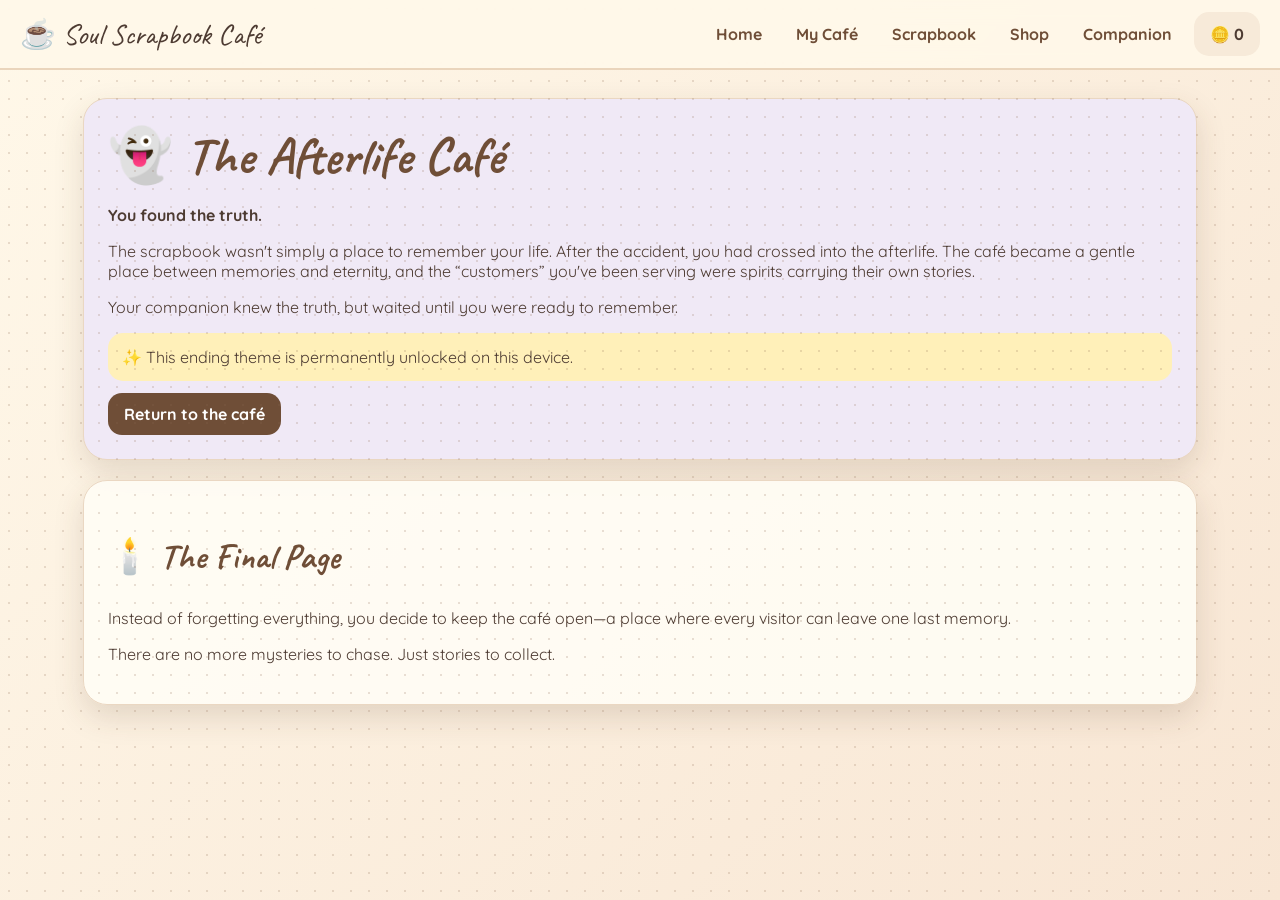
==== afterlife.html @ 26f46064 "Add files via upload" ====
<!doctype html><html lang="en"><head><meta charset="utf-8"><meta name="viewport" content="width=device-width,initial-scale=1">
<title>Afterlife — Soul Scrapbook Café</title><link rel="stylesheet" href="style.css"></head><body>
    <nav>
      <div class="logo">☕ Soul Scrapbook Café</div>
      <a href="index.html">Home</a><a href="cafe.html">My Café</a>
      <a href="scrapbook.html">Scrapbook</a><a href="Shop.html">Shop</a>
      <a href="ghost-cafe.html">Companion</a>
      <span class="stat">🪙 <span data-coins>0</span></span>
    </nav>
<main class="wrap"><section class="hero" style="background:#f0e9f6">
<h1>👻 The Afterlife Café</h1>
<p><b>You found the truth.</b></p>
<p>The scrapbook wasn't simply a place to remember your life. After the accident, you had crossed into the afterlife. The café became a gentle place between memories and eternity, and the “customers” you've been serving were spirits carrying their own stories.</p>
<p>Your companion knew the truth, but waited until you were ready to remember.</p>
<div class="notice">✨ This ending theme is permanently unlocked on this device.</div>
<a class="button" href="cafe.html">Return to the café</a>
</section>
<div class="card"><h2>🕯️ The Final Page</h2><p>Instead of forgetting everything, you decide to keep the café open—a place where every visitor can leave one last memory.</p><p>There are no more mysteries to chase. Just stories to collect.</p></div>
</main><div id="toast" style="position:fixed;right:18px;bottom:18px;background:#6f4e37;color:white;padding:13px 18px;border-radius:15px;opacity:0;transition:.25s;z-index:50"></div>
<script>const oldToast=toast;toast=function(t){let x=document.getElementById("toast");x.textContent=t;x.style.opacity=1;setTimeout(()=>x.style.opacity=0,1800)};</script><script src="script.js"></script></body></html>
---- style.css ----
@import url('https://fonts.googleapis.com/css2?family=Caveat:wght@500;600;700&family=Quicksand:wght@400;500;600;700&display=swap');

:root{
  --brown:#6f4e37; --cream:#fff8e9; --pink:#f7c8d8; --sage:#b8c9a8;
  --gold:#e8b84a; --ink:#4d3b32; --paper:#fffdf5; --shadow:0 12px 30px rgba(80,55,35,.15);
}
*{box-sizing:border-box}
body{
  margin:0; color:var(--ink); font-family:Quicksand,sans-serif;
  background:linear-gradient(135deg,#fff8e9,#f8e6d4);
  min-height:100vh;
}
body:before{
  content:""; position:fixed; inset:0; pointer-events:none; opacity:.2;
  background-image:radial-gradient(#8c6b50 1px,transparent 1px); background-size:18px 18px;
}
nav{
  position:sticky;top:0;z-index:20;display:flex;gap:10px;align-items:center;
  padding:12px 20px;background:rgba(255,248,233,.94);backdrop-filter:blur(10px);
  border-bottom:2px solid #ead5bc;
}
nav a{color:var(--brown);text-decoration:none;font-weight:700;padding:8px 12px;border-radius:12px}
nav a:hover{background:#f2dfc7}
.logo{font-family:Caveat;font-size:29px;margin-right:auto}
.wrap{max-width:1150px;margin:auto;padding:28px 18px}
.hero,.card{
  background:rgba(255,253,245,.9);border:1px solid #ead7c2;border-radius:24px;
  box-shadow:var(--shadow);padding:24px;
}
.hero{margin-bottom:20px}
h1,h2,h3{font-family:Caveat,cursive;color:var(--brown)}
h1{font-size:52px;margin:0 0 8px} h2{font-size:35px}
button,.button{
  border:0;border-radius:14px;padding:11px 16px;background:var(--brown);color:white;
  font-weight:700;cursor:pointer;text-decoration:none;display:inline-block;
}
button.secondary,.button.secondary{background:var(--sage);color:#30402c}
button.gold{background:var(--gold);color:#513c17}
button.pink{background:var(--pink);color:#5d3744}
button:hover{transform:translateY(-1px);filter:brightness(1.03)}
input,textarea,select{
  width:100%;padding:12px;border:2px solid #ead7c2;border-radius:13px;
  background:#fffdf8;color:var(--ink);font:inherit;margin:6px 0 14px;
}
textarea{min-height:180px;resize:vertical}
label{font-weight:700}
.grid{display:grid;grid-template-columns:repeat(auto-fit,minmax(230px,1fr));gap:18px}
.stats{display:flex;flex-wrap:wrap;gap:12px;margin:16px 0}
.stat{padding:12px 16px;background:#f7ead9;border-radius:15px;font-weight:700}
.cafe{
  min-height:530px;border-radius:28px;padding:25px;position:relative;overflow:hidden;
  background:linear-gradient(#f9dfbf,#ffeeda 55%,#d6b38d 56%);
  border:8px solid #7b5437;box-shadow:var(--shadow);
}
.cafe.rainy{background:linear-gradient(#7d91a1,#d7e2e6 55%,#9c755a 56%)}
.cafe.garden{background:linear-gradient(#cce7b7,#fff2ce 55%,#a97a55 56%)}
.cafe.vintage{background:linear-gradient(#d6b08a,#f1d8b6 55%,#8d6042 56%)}
.cafe.midnight{background:linear-gradient(#25243c,#5b5777 55%,#473323 56%);color:#fff}
.window{position:absolute;right:35px;top:30px;width:230px;height:150px;border:12px solid #694a35;border-radius:15px;background:#bfe0f0}
.midnight .window{background:#232743}
.table{position:absolute;bottom:70px;left:15%;width:270px;height:85px;border-radius:50%;background:#8b5b3c;border:8px solid #6b452e}
.plant{position:absolute;bottom:80px;right:12%;font-size:75px}
.companion{position:absolute;bottom:125px;left:50%;font-size:88px;animation:bob 2.2s infinite ease-in-out}
@keyframes bob{50%{transform:translateY(-9px) rotate(2deg)}}
.cafe-title{position:relative;z-index:2;font-family:Caveat;font-size:42px}
.coin{font-size:18px;color:#9b7117}
.mood{font-size:52px}
.memory{
  padding:18px;border-radius:20px;background:#fffef8;border:2px dashed #d9bea0;
  transform:rotate(-1deg);position:relative;
}
.memory:nth-child(even){transform:rotate(1deg)}
.memory small{opacity:.7}
.polaroid{background:white;padding:10px 10px 25px;box-shadow:0 8px 18px #0001;transform:rotate(-2deg)}
.polaroid img{width:100%;height:150px;object-fit:cover}
.badge{display:inline-block;padding:6px 10px;border-radius:20px;background:#f3d8a6;margin:3px}
.locked{opacity:.55;filter:grayscale(.6)}
.notice{padding:14px;border-radius:15px;background:#fff0b9;margin:12px 0}
.secret{border:2px solid #8b6b91;background:#f3e8f6}
footer{text-align:center;padding:35px;opacity:.7}
@media(max-width:700px){nav{overflow:auto}.logo{min-width:170px}h1{font-size:42px}.window{width:150px}.table{width:210px}}
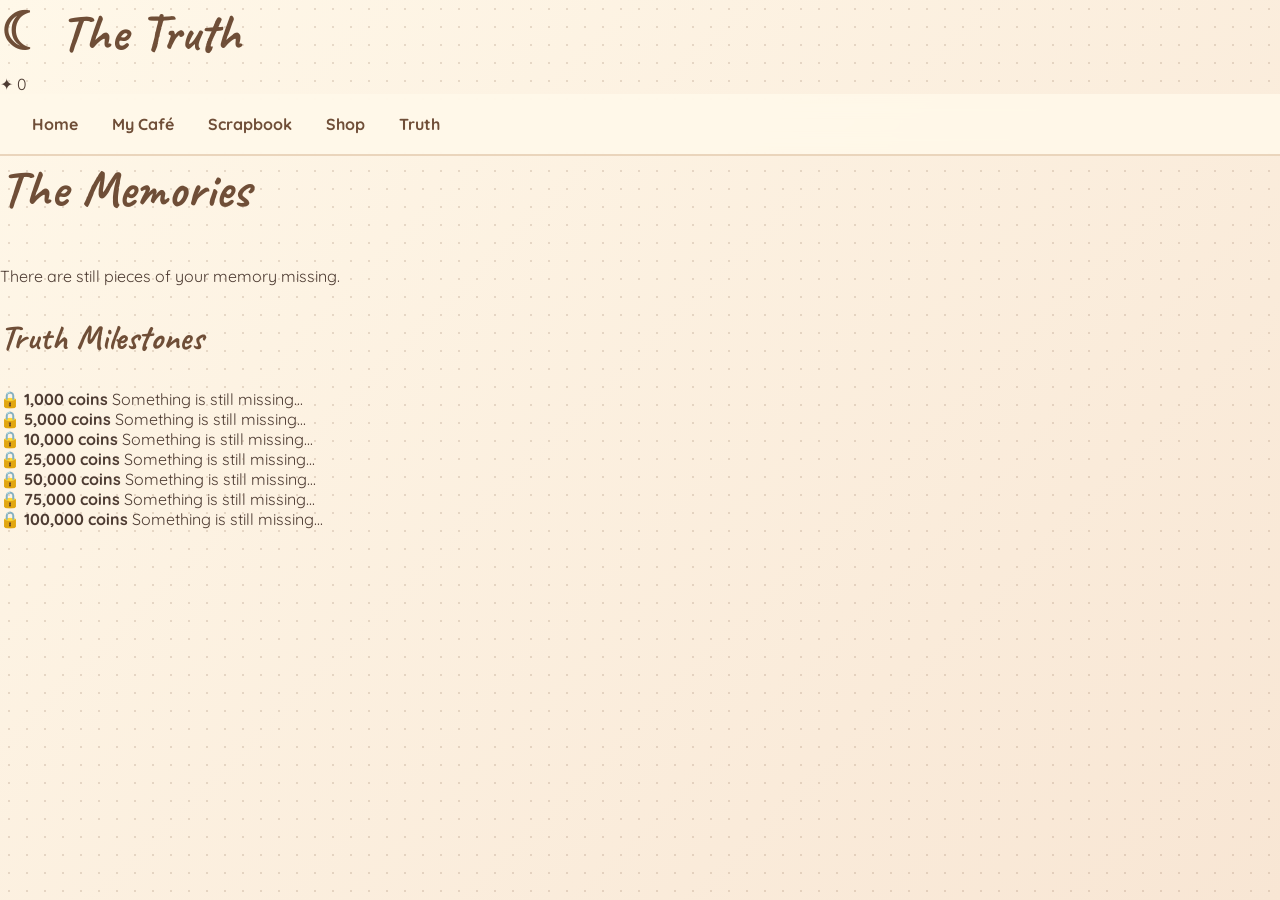
==== commit e8d8f392: "Update afterlife.html" ====
--- a/afterlife.html
+++ b/afterlife.html
@@ -1,20 +1,321 @@
-<!doctype html><html lang="en"><head><meta charset="utf-8"><meta name="viewport" content="width=device-width,initial-scale=1">
-<title>Afterlife — Soul Scrapbook Café</title><link rel="stylesheet" href="style.css"></head><body>
-    <nav>
-      <div class="logo">☕ Soul Scrapbook Café</div>
-      <a href="index.html">Home</a><a href="cafe.html">My Café</a>
-      <a href="scrapbook.html">Scrapbook</a><a href="Shop.html">Shop</a>
-      <a href="ghost-cafe.html">Companion</a>
-      <span class="stat">🪙 <span data-coins>0</span></span>
-    </nav>
-<main class="wrap"><section class="hero" style="background:#f0e9f6">
-<h1>👻 The Afterlife Café</h1>
-<p><b>You found the truth.</b></p>
-<p>The scrapbook wasn't simply a place to remember your life. After the accident, you had crossed into the afterlife. The café became a gentle place between memories and eternity, and the “customers” you've been serving were spirits carrying their own stories.</p>
-<p>Your companion knew the truth, but waited until you were ready to remember.</p>
-<div class="notice">✨ This ending theme is permanently unlocked on this device.</div>
-<a class="button" href="cafe.html">Return to the café</a>
+<!DOCTYPE html>
+
+<html lang="en">
+
+<head>
+
+<meta charset="UTF-8">
+
+<meta
+name="viewport"
+content="width=device-width, initial-scale=1.0"
+>
+
+<title>The Truth</title>
+
+<link rel="stylesheet" href="style.css">
+
+</head>
+
+
+<body>
+
+<header class="topbar">
+
+<h1>☾ The Truth</h1>
+
+<div class="coins">
+✦ <span class="coin-count">0</span>
+</div>
+
+</header>
+
+
+<nav class="main-nav">
+
+<a href="index.html">Home</a>
+
+<a href="cafe.html">My Café</a>
+
+<a href="scrapbook.html">Scrapbook</a>
+
+<a href="Shop.html">Shop</a>
+
+<a href="afterlife.html">Truth</a>
+
+</nav>
+
+
+<main class="page-container">
+
+
+<section class="paper center">
+
+<h1>
+The Memories
+</h1>
+
+<br>
+
+<p id="truthText">
+There are still pieces of your memory
+missing.
+</p>
+
 </section>
-<div class="card"><h2>🕯️ The Final Page</h2><p>Instead of forgetting everything, you decide to keep the café open—a place where every visitor can leave one last memory.</p><p>There are no more mysteries to chase. Just stories to collect.</p></div>
-</main><div id="toast" style="position:fixed;right:18px;bottom:18px;background:#6f4e37;color:white;padding:13px 18px;border-radius:15px;opacity:0;transition:.25s;z-index:50"></div>
-<script>const oldToast=toast;toast=function(t){let x=document.getElementById("toast");x.textContent=t;x.style.opacity=1;setTimeout(()=>x.style.opacity=0,1800)};</script><script src="script.js"></script></body></html>+
+
+<section>
+
+<h2 class="section-title">
+Truth Milestones
+</h2>
+
+
+<div
+class="milestone-list"
+id="milestoneList"
+></div>
+
+</section>
+
+
+</main>
+
+
+<script>
+
+const milestones = [
+
+[
+1000,
+"Something about the café feels familiar."
+],
+
+[
+5000,
+"A page appears that you don't remember writing."
+],
+
+[
+10000,
+"One of the companions remembers you."
+],
+
+[
+25000,
+"You remember something about the accident."
+],
+
+[
+50000,
+"The café begins to feel like somewhere you belong."
+],
+
+[
+75000,
+"The accident and the café are connected."
+],
+
+[
+100000,
+"You remember the truth."
+]
+
+];
+
+
+function getGame() {
+
+return JSON.parse(
+localStorage.getItem(
+"soulScrapbookGame"
+)
+) || {
+
+coins: 0,
+
+milestones: [],
+
+afterlifeUnlocked: false
+
+};
+
+}
+
+
+function render() {
+
+const game = getGame();
+
+
+document
+.querySelectorAll(
+".coin-count"
+)
+.forEach(
+el =>
+el.textContent =
+game.coins.toLocaleString()
+);
+
+
+const list =
+document.getElementById(
+"milestoneList"
+);
+
+
+list.innerHTML = "";
+
+
+milestones.forEach(
+([amount, text]) => {
+
+const unlocked =
+game.coins >= amount;
+
+
+list.innerHTML += `
+
+<article class="
+milestone
+${
+unlocked
+?
+"unlocked"
+:
+""
+}
+">
+
+<div>
+
+<strong>
+
+${
+unlocked
+?
+"✦ "
+:
+"🔒 "
+}
+
+${amount.toLocaleString()}
+coins
+
+</strong>
+
+<span>
+${
+unlocked
+?
+text
+:
+"Something is still missing..."
+}
+</span>
+
+</div>
+
+</article>
+
+`;
+
+}
+);
+
+
+if (
+game.afterlifeUnlocked
+) {
+
+document.getElementById(
+"truthText"
+).innerHTML = `
+
+<strong>
+You remember.
+</strong>
+
+<br><br>
+
+The accident was the final moment
+of your old life.
+
+<br><br>
+
+The café wasn't simply a café.
+
+It was a place for souls who had
+memories they weren't ready to let go of.
+
+<br><br>
+
+Your companions were never ordinary
+employees.
+
+<br><br>
+
+They were waiting for you.
+
+<br><br>
+
+<strong>
+The Afterlife Café is now yours.
+</strong>
+
+<br><br>
+
+<a
+href="ghost-cafe.html"
+class="btn"
+>
+Enter the Afterlife Café
+</a>
+
+`;
+
+}
+
+}
+
+
+render();
+
+</script>
+<script>
+
+function applySavedTheme() {
+
+const game =
+JSON.parse(
+localStorage.getItem(
+"soulScrapbookGame"
+)
+) || {};
+
+const theme =
+game.equippedTheme ||
+"cozy";
+
+document.body.classList.remove(
+"theme-cozy",
+"theme-rainy",
+"theme-garden",
+"theme-vintage",
+"theme-midnight",
+"theme-afterlife"
+);
+
+document.body.classList.add(
+"theme-" + theme
+);
+}
+
+applySavedTheme();
+
+</script>
+</body>
+
+</html>
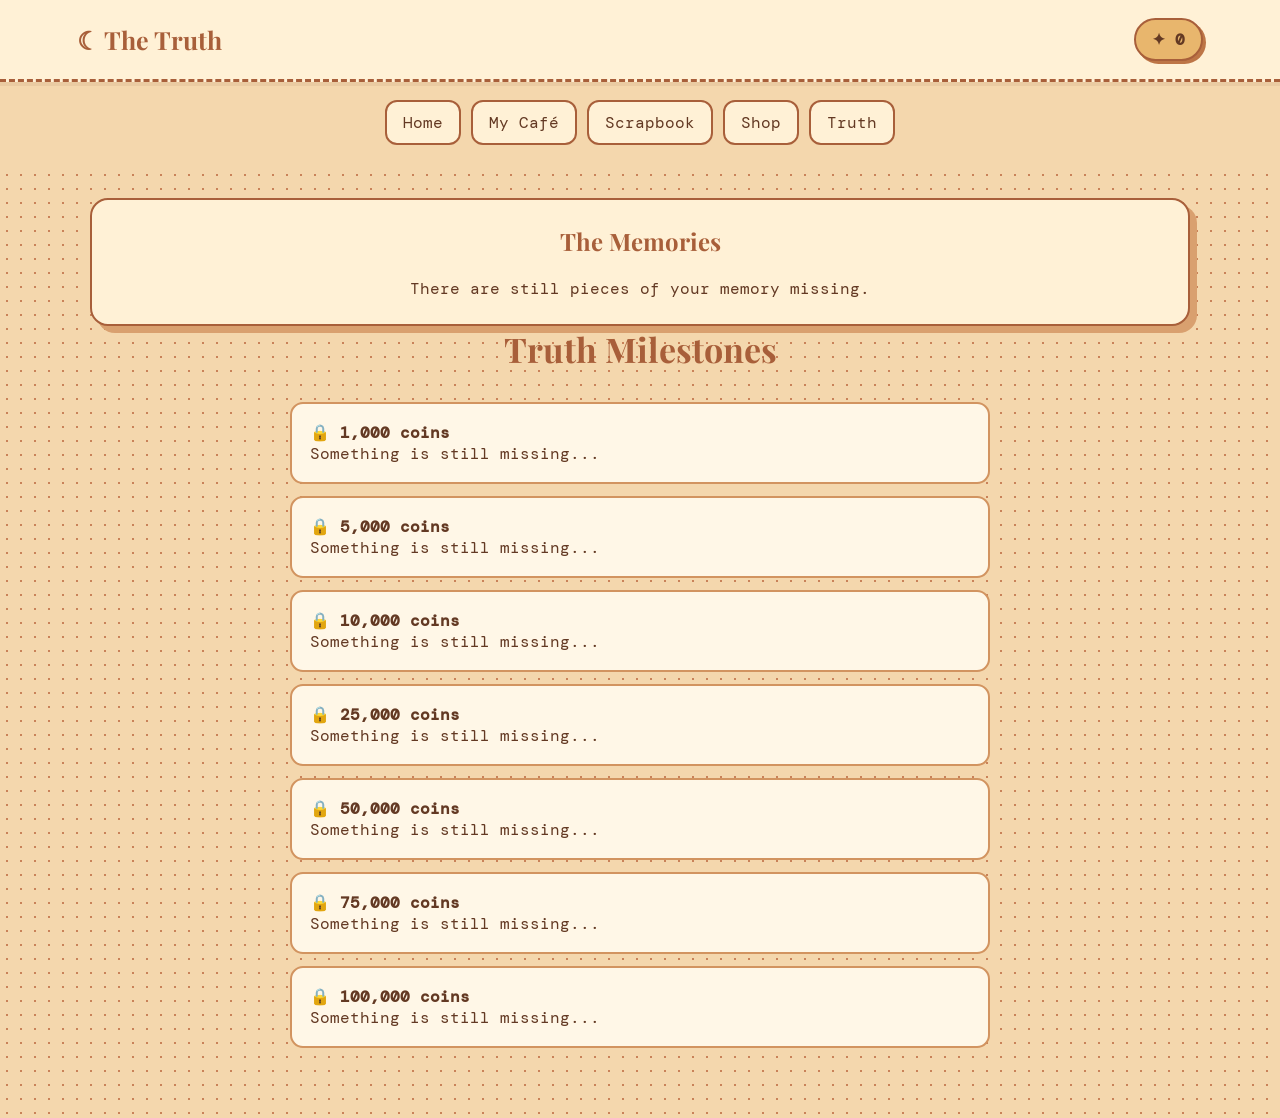
==== commit daa85838: "Add files via upload" ====
--- a/afterlife.html
+++ b/afterlife.html
@@ -318,4 +318,4 @@
 </script>
 </body>
 
-</html>
+</html>
--- a/style.css
+++ b/style.css
@@ -1,81 +1,1488 @@
-@import url('https://fonts.googleapis.com/css2?family=Caveat:wght@500;600;700&family=Quicksand:wght@400;500;600;700&display=swap');
-
-:root{
-  --brown:#6f4e37; --cream:#fff8e9; --pink:#f7c8d8; --sage:#b8c9a8;
-  --gold:#e8b84a; --ink:#4d3b32; --paper:#fffdf5; --shadow:0 12px 30px rgba(80,55,35,.15);
-}
-*{box-sizing:border-box}
-body{
-  margin:0; color:var(--ink); font-family:Quicksand,sans-serif;
-  background:linear-gradient(135deg,#fff8e9,#f8e6d4);
-  min-height:100vh;
-}
-body:before{
-  content:""; position:fixed; inset:0; pointer-events:none; opacity:.2;
-  background-image:radial-gradient(#8c6b50 1px,transparent 1px); background-size:18px 18px;
-}
-nav{
-  position:sticky;top:0;z-index:20;display:flex;gap:10px;align-items:center;
-  padding:12px 20px;background:rgba(255,248,233,.94);backdrop-filter:blur(10px);
-  border-bottom:2px solid #ead5bc;
-}
-nav a{color:var(--brown);text-decoration:none;font-weight:700;padding:8px 12px;border-radius:12px}
-nav a:hover{background:#f2dfc7}
-.logo{font-family:Caveat;font-size:29px;margin-right:auto}
-.wrap{max-width:1150px;margin:auto;padding:28px 18px}
-.hero,.card{
-  background:rgba(255,253,245,.9);border:1px solid #ead7c2;border-radius:24px;
-  box-shadow:var(--shadow);padding:24px;
-}
-.hero{margin-bottom:20px}
-h1,h2,h3{font-family:Caveat,cursive;color:var(--brown)}
-h1{font-size:52px;margin:0 0 8px} h2{font-size:35px}
-button,.button{
-  border:0;border-radius:14px;padding:11px 16px;background:var(--brown);color:white;
-  font-weight:700;cursor:pointer;text-decoration:none;display:inline-block;
-}
-button.secondary,.button.secondary{background:var(--sage);color:#30402c}
-button.gold{background:var(--gold);color:#513c17}
-button.pink{background:var(--pink);color:#5d3744}
-button:hover{transform:translateY(-1px);filter:brightness(1.03)}
-input,textarea,select{
-  width:100%;padding:12px;border:2px solid #ead7c2;border-radius:13px;
-  background:#fffdf8;color:var(--ink);font:inherit;margin:6px 0 14px;
-}
-textarea{min-height:180px;resize:vertical}
-label{font-weight:700}
-.grid{display:grid;grid-template-columns:repeat(auto-fit,minmax(230px,1fr));gap:18px}
-.stats{display:flex;flex-wrap:wrap;gap:12px;margin:16px 0}
-.stat{padding:12px 16px;background:#f7ead9;border-radius:15px;font-weight:700}
-.cafe{
-  min-height:530px;border-radius:28px;padding:25px;position:relative;overflow:hidden;
-  background:linear-gradient(#f9dfbf,#ffeeda 55%,#d6b38d 56%);
-  border:8px solid #7b5437;box-shadow:var(--shadow);
-}
-.cafe.rainy{background:linear-gradient(#7d91a1,#d7e2e6 55%,#9c755a 56%)}
-.cafe.garden{background:linear-gradient(#cce7b7,#fff2ce 55%,#a97a55 56%)}
-.cafe.vintage{background:linear-gradient(#d6b08a,#f1d8b6 55%,#8d6042 56%)}
-.cafe.midnight{background:linear-gradient(#25243c,#5b5777 55%,#473323 56%);color:#fff}
-.window{position:absolute;right:35px;top:30px;width:230px;height:150px;border:12px solid #694a35;border-radius:15px;background:#bfe0f0}
-.midnight .window{background:#232743}
-.table{position:absolute;bottom:70px;left:15%;width:270px;height:85px;border-radius:50%;background:#8b5b3c;border:8px solid #6b452e}
-.plant{position:absolute;bottom:80px;right:12%;font-size:75px}
-.companion{position:absolute;bottom:125px;left:50%;font-size:88px;animation:bob 2.2s infinite ease-in-out}
-@keyframes bob{50%{transform:translateY(-9px) rotate(2deg)}}
-.cafe-title{position:relative;z-index:2;font-family:Caveat;font-size:42px}
-.coin{font-size:18px;color:#9b7117}
-.mood{font-size:52px}
-.memory{
-  padding:18px;border-radius:20px;background:#fffef8;border:2px dashed #d9bea0;
-  transform:rotate(-1deg);position:relative;
-}
-.memory:nth-child(even){transform:rotate(1deg)}
-.memory small{opacity:.7}
-.polaroid{background:white;padding:10px 10px 25px;box-shadow:0 8px 18px #0001;transform:rotate(-2deg)}
-.polaroid img{width:100%;height:150px;object-fit:cover}
-.badge{display:inline-block;padding:6px 10px;border-radius:20px;background:#f3d8a6;margin:3px}
-.locked{opacity:.55;filter:grayscale(.6)}
-.notice{padding:14px;border-radius:15px;background:#fff0b9;margin:12px 0}
-.secret{border:2px solid #8b6b91;background:#f3e8f6}
-footer{text-align:center;padding:35px;opacity:.7}
-@media(max-width:700px){nav{overflow:auto}.logo{min-width:170px}h1{font-size:42px}.window{width:150px}.table{width:210px}}+@import url('https://fonts.googleapis.com/css2?family=DM+Mono:wght@400;500&family=Playfair+Display:wght@500;600;700&display=swap');
+
+
+/* ---------- BASIC ---------- */
+
+* {
+box-sizing: border-box;
+margin: 0;
+padding: 0;
+}
+
+body {
+min-height: 100vh;
+
+font-family: "DM Mono", monospace;
+
+color: #5a321f;
+
+background-color: #f8e8cc;
+
+background-image:
+radial-gradient(#d99b65 1px, transparent 1px);
+
+background-size: 18px 18px;
+
+transition:
+background-color 0.5s,
+color 0.5s;
+}
+
+
+h1,
+h2,
+h3 {
+font-family: "Playfair Display", serif;
+}
+
+
+a {
+color: inherit;
+text-decoration: none;
+}
+
+
+button {
+font-family: inherit;
+cursor: pointer;
+}
+
+
+/* ---------- HEADER ---------- */
+
+.topbar {
+width: 100%;
+
+padding: 18px 6%;
+
+display: flex;
+
+justify-content: space-between;
+
+align-items: center;
+
+background: #fff5e4;
+
+border-bottom: 3px dashed #d58b55;
+
+position: sticky;
+
+top: 0;
+
+z-index: 50;
+
+box-shadow:
+0 4px 0 rgba(126, 70, 39, 0.08);
+}
+
+
+.topbar h1 {
+font-size: 25px;
+}
+
+
+.coins {
+background: #ffe1a8;
+
+border: 2px solid #c87943;
+
+padding: 9px 16px;
+
+border-radius: 30px;
+
+font-weight: bold;
+
+box-shadow:
+3px 3px 0 #bd7546;
+}
+
+
+/* ---------- NAVIGATION ---------- */
+
+.main-nav {
+display: flex;
+
+flex-wrap: wrap;
+
+justify-content: center;
+
+gap: 10px;
+
+padding: 18px;
+}
+
+
+.main-nav a {
+padding: 10px 16px;
+
+background: #fff5e4;
+
+border: 2px solid #d58b55;
+
+border-radius: 12px;
+
+transition: 0.2s;
+}
+
+
+.main-nav a:hover {
+transform: translateY(-3px);
+
+background: #ffe0b5;
+}
+
+
+/* ---------- CONTAINERS ---------- */
+
+.page-container {
+width: min(1100px, 92%);
+
+margin: 35px auto 70px;
+}
+
+
+.center {
+text-align: center;
+}
+
+
+.section-title {
+text-align: center;
+
+margin-bottom: 25px;
+
+font-size: 34px;
+}
+
+
+.paper {
+background: #fff8eb;
+
+border: 2px solid #d79561;
+
+border-radius: 18px;
+
+padding: 25px;
+
+box-shadow:
+7px 7px 0 #d9a06f;
+}
+
+
+/* ---------- HERO ---------- */
+
+.hero {
+max-width: 850px;
+
+margin: 60px auto;
+
+text-align: center;
+
+padding: 55px 30px;
+
+background: #fff5e4;
+
+border: 3px dashed #cf814b;
+
+border-radius: 25px;
+
+box-shadow:
+10px 10px 0 #dca36f;
+}
+
+
+.hero h1 {
+font-size: clamp(42px, 7vw, 75px);
+
+margin-bottom: 15px;
+}
+
+
+.hero p {
+line-height: 1.8;
+
+max-width: 650px;
+
+margin: auto;
+}
+
+
+.hero-buttons {
+display: flex;
+
+justify-content: center;
+
+flex-wrap: wrap;
+
+gap: 12px;
+
+margin-top: 28px;
+}
+
+
+/* ---------- BUTTONS ---------- */
+
+.btn {
+border: 2px solid #9e5935;
+
+background: #d9824f;
+
+color: white;
+
+padding: 11px 18px;
+
+border-radius: 12px;
+
+transition: 0.2s;
+
+box-shadow:
+3px 3px 0 #9d5838;
+}
+
+
+.btn:hover {
+transform: translateY(-2px);
+
+box-shadow:
+5px 5px 0 #9d5838;
+}
+
+
+.btn.secondary {
+background: #fff0d4;
+
+color: #713d27;
+}
+
+
+.btn.dark {
+background: #75432d;
+}
+
+
+/* ---------- CAFÉ ---------- */
+
+.cafe-room {
+width: 100%;
+
+min-height: 560px;
+
+position: relative;
+
+overflow: hidden;
+
+border: 5px solid #9d5936;
+
+border-radius: 25px;
+
+background: #efd0a4;
+
+box-shadow:
+10px 10px 0 #c98552;
+}
+
+
+.cafe-background {
+width: 100%;
+
+height: 100%;
+
+min-height: 560px;
+
+object-fit: cover;
+
+display: block;
+}
+
+
+.cafe-background-placeholder {
+min-height: 560px;
+
+display: flex;
+
+align-items: center;
+
+justify-content: center;
+
+background:
+linear-gradient(
+135deg,
+#f2c998,
+#ffe8c7
+);
+
+font-family: "Playfair Display", serif;
+
+font-size: 30px;
+
+color: #9b5d3b;
+}
+
+
+.cafe-sign {
+position: absolute;
+
+top: 25px;
+
+left: 50%;
+
+transform: translateX(-50%);
+
+z-index: 5;
+
+background: #fff5df;
+
+padding: 12px 25px;
+
+border: 3px solid #a7603b;
+
+border-radius: 8px;
+
+font-family: "Playfair Display", serif;
+
+font-size: 20px;
+
+box-shadow:
+4px 4px 0 rgba(100, 50, 25, 0.2);
+}
+
+
+/* ---------- ACCESSORIES ---------- */
+
+#accessoryDisplay {
+position: absolute;
+
+inset: 0;
+
+pointer-events: none;
+
+z-index: 4;
+}
+
+
+.cafe-accessory {
+position: absolute;
+
+width: 120px;
+
+height: 120px;
+
+object-fit: contain;
+
+animation: accessoryAppear 0.5s ease;
+}
+
+
+.cafe-accessory:nth-child(1) {
+left: 8%;
+
+bottom: 12%;
+}
+
+
+.cafe-accessory:nth-child(2) {
+right: 8%;
+
+bottom: 18%;
+}
+
+
+.cafe-accessory:nth-child(3) {
+left: 35%;
+
+top: 25%;
+}
+
+
+.cafe-accessory:nth-child(4) {
+right: 30%;
+
+bottom: 10%;
+}
+
+
+.cafe-accessory:nth-child(5) {
+left: 55%;
+
+top: 42%;
+}
+
+
+.cafe-accessory:nth-child(6) {
+right: 5%;
+
+top: 20%;
+}
+
+
+@keyframes accessoryAppear {
+
+from {
+opacity: 0;
+
+transform: scale(0.5);
+}
+
+to {
+opacity: 1;
+
+transform: scale(1);
+}
+
+}
+
+
+/* ---------- MINI GAME ---------- */
+
+.mini-game {
+margin-top: 35px;
+
+padding: 30px;
+
+background: #fff5e4;
+
+border: 3px dashed #cc8050;
+
+border-radius: 20px;
+
+text-align: center;
+}
+
+
+.customer {
+margin: 20px auto;
+
+max-width: 550px;
+
+padding: 20px;
+
+background: #fffaf1;
+
+border: 2px solid #d9a06d;
+
+border-radius: 15px;
+}
+
+
+.customer-face {
+font-size: 55px;
+
+margin-bottom: 10px;
+}
+
+
+#menuButtons {
+display: grid;
+
+grid-template-columns:
+repeat(auto-fit, minmax(190px, 1fr));
+
+gap: 12px;
+
+margin-top: 20px;
+}
+
+
+.menu-item {
+padding: 16px;
+
+background: #f9d5a9;
+
+border: 2px solid #b96942;
+
+border-radius: 12px;
+
+color: #633823;
+
+transition: 0.2s;
+}
+
+
+.menu-item:hover {
+background: #edb87e;
+
+transform: translateY(-3px);
+}
+
+
+/* ---------- SCRAPBOOK ---------- */
+
+.scrapbook {
+max-width: 850px;
+
+margin: auto;
+
+padding: 30px;
+
+background: #fff8eb;
+
+border: 3px solid #c98250;
+
+border-radius: 10px;
+
+box-shadow:
+8px 8px 0 #d6a071;
+}
+
+
+.scrapbook h1 {
+text-align: center;
+
+margin-bottom: 25px;
+}
+
+
+.form-group {
+margin-bottom: 18px;
+}
+
+
+.form-group label {
+display: block;
+
+margin-bottom: 7px;
+
+font-weight: bold;
+}
+
+
+input,
+textarea,
+select {
+width: 100%;
+
+padding: 12px;
+
+border: 2px solid #d49a69;
+
+border-radius: 10px;
+
+background: #fffdf6;
+
+color: #5a321f;
+
+font-family: inherit;
+}
+
+
+textarea {
+min-height: 140px;
+
+resize: vertical;
+}
+
+
+.memory-grid {
+margin-top: 35px;
+
+display: grid;
+
+grid-template-columns:
+repeat(auto-fit, minmax(250px, 1fr));
+
+gap: 20px;
+}
+
+
+.memory-card {
+background: #fff1d5;
+
+padding: 20px;
+
+border: 2px solid #d49a69;
+
+border-radius: 8px;
+
+position: relative;
+
+transform: rotate(
+calc(var(--rotation) * 1deg)
+);
+
+box-shadow:
+5px 5px 0 #d8a170;
+}
+
+
+.memory-card h3 {
+margin-bottom: 10px;
+}
+
+
+.memory-card img {
+width: 100%;
+
+max-height: 180px;
+
+object-fit: cover;
+
+border-radius: 5px;
+
+margin: 10px 0;
+}
+
+
+.memory-date {
+font-size: 11px;
+
+opacity: 0.7;
+}
+
+
+/* ---------- SHOP ---------- */
+
+.shop-grid {
+display: grid;
+
+grid-template-columns:
+repeat(auto-fit, minmax(220px, 1fr));
+
+gap: 20px;
+}
+
+
+.shop-card {
+background: #fff7e8;
+
+border: 2px solid #d08a57;
+
+border-radius: 18px;
+
+padding: 20px;
+
+text-align: center;
+
+box-shadow:
+5px 5px 0 #d6a071;
+}
+
+
+.shop-image {
+height: 140px;
+
+margin-bottom: 15px;
+
+display: flex;
+
+justify-content: center;
+
+align-items: center;
+
+background: #f4d4aa;
+
+border-radius: 12px;
+
+overflow: hidden;
+}
+
+
+.shop-image img {
+width: 100%;
+
+height: 100%;
+
+object-fit: cover;
+}
+
+
+.locked {
+opacity: 0.55;
+
+filter: grayscale(0.8);
+}
+
+
+.price {
+margin: 10px 0;
+
+font-weight: bold;
+
+color: #a75d35;
+}
+
+
+/* ---------- MILESTONES ---------- */
+
+.milestone-list {
+max-width: 700px;
+
+margin: 30px auto;
+
+display: grid;
+
+gap: 12px;
+}
+
+
+.milestone {
+padding: 18px;
+
+background: #fff7e7;
+
+border: 2px solid #d29460;
+
+border-radius: 13px;
+
+display: flex;
+
+justify-content: space-between;
+
+gap: 15px;
+}
+
+
+.milestone.unlocked {
+background: #ffe0ae;
+
+border-color: #b9693e;
+}
+
+
+.milestone strong {
+display: block;
+}
+
+
+/* ---------- POPUPS ---------- */
+
+.memory-popup {
+position: fixed;
+
+inset: 0;
+
+z-index: 999;
+
+display: flex;
+
+justify-content: center;
+
+align-items: center;
+
+padding: 20px;
+
+background: rgba(65, 35, 20, 0.65);
+
+animation: fadeIn 0.3s;
+}
+
+
+.memory-popup-inner {
+max-width: 600px;
+
+width: 100%;
+
+padding: 40px;
+
+background: #fff5df;
+
+border: 4px solid #a9603b;
+
+border-radius: 20px;
+
+text-align: center;
+
+box-shadow:
+10px 10px 0 #6e3d29;
+}
+
+
+.memory-popup-inner h1,
+.memory-popup-inner h2 {
+margin-bottom: 15px;
+}
+
+
+.memory-popup-inner p {
+line-height: 1.8;
+
+margin-bottom: 15px;
+}
+
+
+.popup-icon {
+font-size: 45px;
+
+margin-bottom: 10px;
+}
+
+
+.memory-popup-inner button {
+margin-top: 15px;
+
+padding: 12px 22px;
+
+border: 2px solid #8f4d30;
+
+border-radius: 10px;
+
+background: #d7834f;
+
+color: white;
+}
+
+
+@keyframes fadeIn {
+
+from {
+opacity: 0;
+}
+
+to {
+opacity: 1;
+}
+
+}
+
+
+/* ---------- PARTICLES ---------- */
+
+.memory-particle {
+position: fixed;
+
+z-index: 1000;
+
+font-size: 25px;
+
+pointer-events: none;
+
+animation: particleFloat 1.5s forwards;
+}
+
+
+@keyframes particleFloat {
+
+0% {
+opacity: 1;
+
+transform:
+translate(0, 0)
+scale(1);
+}
+
+100% {
+opacity: 0;
+
+transform:
+translate(
+calc((var(--random-x, 0.5) - 0.5) * 300px),
+-200px
+)
+scale(0);
+}
+
+}
+
+
+/* =========================================================
+THEMES
+========================================================= */
+
+
+/* ---------- COZY ---------- */
+
+.theme-cozy {
+background-color: #f8e8cc;
+color: #5a321f;
+}
+
+
+/* ---------- RAINY ---------- */
+
+.theme-rainy {
+background-color: #d7d9d7;
+
+color: #3d4646;
+}
+
+
+.theme-rainy .cafe-background-placeholder {
+background:
+linear-gradient(
+135deg,
+#8d9b9c,
+#dce0dd
+);
+}
+
+
+/* ---------- GARDEN ---------- */
+
+.theme-garden {
+background-color: #dce8c8;
+
+color: #405538;
+}
+
+
+.theme-garden .cafe-background-placeholder {
+background:
+linear-gradient(
+135deg,
+#aec48c,
+#e8efd2
+);
+}
+
+
+/* ---------- VINTAGE ---------- */
+
+.theme-vintage {
+background-color: #e1c6a2;
+
+color: #593d29;
+}
+
+
+.theme-vintage .cafe-background-placeholder {
+background:
+linear-gradient(
+135deg,
+#b99369,
+#ecd8b9
+);
+}
+
+
+/* ---------- MIDNIGHT ---------- */
+
+.theme-midnight {
+background-color: #29263b;
+
+color: #f7e8ce;
+}
+
+
+.theme-midnight .topbar,
+.theme-midnight .paper,
+.theme-midnight .mini-game,
+.theme-midnight .shop-card,
+.theme-midnight .scrapbook {
+background: #3b374f;
+
+color: #f7e8ce;
+}
+
+
+.theme-midnight .cafe-background-placeholder {
+background:
+linear-gradient(
+135deg,
+#29263b,
+#68627f
+);
+}
+
+
+/* ---------- AFTERLIFE ---------- */
+
+.theme-afterlife {
+background-color: #24202c;
+
+color: #eee2d0;
+
+background-image:
+radial-gradient(
+#8e8194 1px,
+transparent 1px
+);
+}
+
+
+.theme-afterlife .topbar,
+.theme-afterlife .paper,
+.theme-afterlife .mini-game,
+.theme-afterlife .shop-card,
+.theme-afterlife .scrapbook {
+background: #37313e;
+
+color: #eee2d0;
+
+border-color: #918095;
+}
+
+
+.theme-afterlife .cafe-background-placeholder {
+background:
+linear-gradient(
+135deg,
+#25202f,
+#77677e
+);
+}
+
+
+/* ---------- RESPONSIVE ---------- */
+
+@media (max-width: 650px) {
+
+.topbar {
+flex-direction: column;
+
+gap: 10px;
+}
+
+.hero {
+margin-top: 30px;
+
+padding: 35px 20px;
+}
+
+.cafe-room,
+.cafe-background-placeholder,
+.cafe-background {
+min-height: 420px;
+}
+
+.cafe-sign {
+font-size: 15px;
+
+width: 80%;
+
+text-align: center;
+}
+
+.memory-popup-inner {
+padding: 25px;
+}
+
+}
+/* =====================================================
+SCRAPBOOK — LET GO MEMORY EFFECT
+===================================================== */
+
+.let-go-btn {
+margin-top: 15px;
+padding: 9px 16px;
+border: 2px solid #a85f3a;
+border-radius: 10px;
+background: #f2c18f;
+color: #633923;
+font-family: inherit;
+cursor: pointer;
+transition: 0.2s ease;
+}
+
+.let-go-btn:hover {
+background: #e5a66d;
+transform: translateY(-2px);
+}
+
+
+/* Memory floating away */
+
+.memory-card.let-go {
+animation: memoryLetGo 1.8s ease-in forwards;
+pointer-events: none;
+}
+
+@keyframes memoryLetGo {
+
+0% {
+opacity: 1;
+transform: translateY(0) rotate(0deg) scale(1);
+filter: brightness(1);
+}
+
+35% {
+opacity: 1;
+transform: translateY(-20px) rotate(-2deg) scale(1.03);
+filter: brightness(1.15);
+}
+
+65% {
+opacity: 0.8;
+transform: translateY(-55px) rotate(3deg) scale(0.98);
+filter: brightness(1.3);
+}
+
+100% {
+opacity: 0;
+transform: translateY(-120px) rotate(8deg) scale(0.7);
+filter: brightness(1.8);
+}
+}
+
+
+/* Particles */
+
+.release-particle {
+position: fixed;
+width: 7px;
+height: 7px;
+border-radius: 50%;
+background: #e7a15d;
+pointer-events: none;
+z-index: 1000;
+
+animation: releaseParticle 1.4s ease-out forwards;
+}
+
+@keyframes releaseParticle {
+
+0% {
+opacity: 1;
+transform: translate(0, 0) scale(1);
+}
+
+100% {
+opacity: 0;
+transform:
+translate(
+var(--particle-x),
+var(--particle-y)
+)
+scale(0);
+}
+}
+
+
+/* Floating star */
+
+.release-symbol {
+position: fixed;
+pointer-events: none;
+z-index: 1001;
+
+font-size: 24px;
+color: #d9824f;
+
+animation: releaseSymbol 1.5s ease-out forwards;
+}
+
+@keyframes releaseSymbol {
+
+0% {
+opacity: 0;
+transform: translateY(0) scale(0.5);
+}
+
+30% {
+opacity: 1;
+transform: translateY(-20px) scale(1);
+}
+
+100% {
+opacity: 0;
+transform: translateY(-130px) scale(0.3);
+}
+}
+
+
+/* =====================================================
+MEMORY RELEASE POPUP
+===================================================== */
+
+.memory-popup {
+position: fixed;
+inset: 0;
+
+display: flex;
+justify-content: center;
+align-items: center;
+
+background: rgba(72, 42, 27, 0.45);
+
+z-index: 2000;
+
+padding: 20px;
+}
+
+.memory-popup-inner {
+max-width: 430px;
+width: 100%;
+
+padding: 30px;
+
+text-align: center;
+
+background: #fff1d6;
+
+border: 3px solid #b96f45;
+
+border-radius: 18px;
+
+box-shadow:
+0 12px 30px rgba(80, 45, 25, 0.25);
+
+animation: popupAppear 0.4s ease;
+}
+
+@keyframes popupAppear {
+
+from {
+opacity: 0;
+transform: scale(0.85) translateY(20px);
+}
+
+to {
+opacity: 1;
+transform: scale(1) translateY(0);
+}
+}
+
+.popup-icon {
+font-size: 32px;
+margin-bottom: 10px;
+}
+
+.memory-popup-inner button {
+margin-top: 18px;
+
+padding: 10px 22px;
+
+border: 2px solid #a85f3a;
+border-radius: 10px;
+
+background: #e5a66d;
+color: #633923;
+
+font-family: inherit;
+cursor: pointer;
+}
+
+.memory-popup-inner button:hover {
+transform: translateY(-2px);
+}
+
+
+/* =====================================================
+MEMORY CREATION PARTICLES
+===================================================== */
+
+.memory-particle {
+position: fixed;
+
+font-size: 18px;
+
+pointer-events: none;
+
+z-index: 1500;
+
+animation: memoryParticle 1.5s ease-out forwards;
+}
+
+@keyframes memoryParticle {
+
+0% {
+opacity: 1;
+transform: translateY(0) scale(1);
+}
+
+100% {
+opacity: 0;
+transform: translateY(-100px) scale(0.2);
+}
+}
+/* =========================================================
+SOUL SCRAPBOOK - COMPLETE THEME SYSTEM
+========================================================= */
+
+body.theme-cozy {
+--theme-bg: #f4d7ad;
+--theme-paper: #fff1d6;
+--theme-paper-dark: #e8bd88;
+--theme-primary: #a85f3a;
+--theme-secondary: #d9905b;
+--theme-text: #633923;
+--theme-accent: #e8b66d;
+--theme-dot: #c98259;
+}
+
+body.theme-rainy {
+--theme-bg: #9bb5c5;
+--theme-paper: #dce8ed;
+--theme-paper-dark: #a9c3cf;
+--theme-primary: #52778c;
+--theme-secondary: #7295a7;
+--theme-text: #304957;
+--theme-accent: #b8d1dc;
+--theme-dot: #6f94a7;
+}
+
+body.theme-garden {
+--theme-bg: #b8cfae;
+--theme-paper: #edf2df;
+--theme-paper-dark: #c6d8b8;
+--theme-primary: #66815a;
+--theme-secondary: #8eaa76;
+--theme-text: #405438;
+--theme-accent: #d5c98d;
+--theme-dot: #79986b;
+}
+
+body.theme-vintage {
+--theme-bg: #c9a77d;
+--theme-paper: #f0dfc1;
+--theme-paper-dark: #d3b58c;
+--theme-primary: #79533d;
+--theme-secondary: #a47755;
+--theme-text: #4c3428;
+--theme-accent: #c49a62;
+--theme-dot: #956c4e;
+}
+
+body.theme-midnight {
+--theme-bg: #25283d;
+--theme-paper: #343851;
+--theme-paper-dark: #454a65;
+--theme-primary: #b5a6d2;
+--theme-secondary: #756d9b;
+--theme-text: #eee9f5;
+--theme-accent: #c7b9df;
+--theme-dot: #68627f;
+}
+
+body.theme-afterlife {
+--theme-bg: #272535;
+--theme-paper: #3b3749;
+--theme-paper-dark: #514b60;
+--theme-primary: #c7a6d9;
+--theme-secondary: #9d7caf;
+--theme-text: #f0e8f5;
+--theme-accent: #d8c1e5;
+--theme-dot: #80678f;
+}
+
+
+/* ENTIRE PAGE */
+
+body {
+background-color: var(--theme-bg) !important;
+color: var(--theme-text) !important;
+
+background-image:
+radial-gradient(
+var(--theme-dot) 1px,
+transparent 1px
+) !important;
+
+background-size: 14px 14px !important;
+
+transition:
+background-color 0.6s ease,
+color 0.6s ease;
+}
+
+
+/* HEADER */
+
+header,
+.topbar {
+background-color: var(--theme-paper) !important;
+border-color: var(--theme-primary) !important;
+color: var(--theme-text) !important;
+}
+
+
+/* NAVIGATION */
+
+nav,
+.main-nav {
+background-color: var(--theme-bg) !important;
+}
+
+.main-nav a {
+background-color: var(--theme-paper) !important;
+color: var(--theme-text) !important;
+border-color: var(--theme-primary) !important;
+}
+
+.main-nav a:hover {
+background-color: var(--theme-accent) !important;
+}
+
+
+/* SCRAPBOOK / PAPER */
+
+.scrapbook,
+.paper {
+background-color: var(--theme-paper) !important;
+color: var(--theme-text) !important;
+border-color: var(--theme-primary) !important;
+}
+
+
+/* MEMORY CARDS */
+
+.memory-card {
+background-color: var(--theme-paper) !important;
+color: var(--theme-text) !important;
+border-color: var(--theme-primary) !important;
+
+box-shadow:
+5px 5px 0 var(--theme-paper-dark) !important;
+}
+
+
+/* HEADINGS */
+
+h1,
+h2,
+h3,
+h4 {
+color: var(--theme-primary) !important;
+}
+
+
+/* INPUTS */
+
+input,
+textarea,
+select {
+background-color: var(--theme-paper) !important;
+color: var(--theme-text) !important;
+border-color: var(--theme-primary) !important;
+}
+
+
+/* BUTTONS */
+
+button,
+.btn,
+.let-go-btn {
+background-color: var(--theme-secondary) !important;
+color: var(--theme-text) !important;
+border-color: var(--theme-primary) !important;
+}
+
+button:hover,
+.btn:hover,
+.let-go-btn:hover {
+background-color: var(--theme-accent) !important;
+}
+
+
+/* COINS */
+
+.coins {
+background-color: var(--theme-accent) !important;
+color: var(--theme-text) !important;
+border-color: var(--theme-primary) !important;
+}
+
+
+/* LINKS */
+
+a {
+color: var(--theme-primary);
+}
+
+
+/* POPUP */
+
+.memory-popup-inner {
+background-color: var(--theme-paper) !important;
+color: var(--theme-text) !important;
+border-color: var(--theme-primary) !important;
+}
+
+
+/* LET GO PARTICLES */
+
+.release-particle {
+background: var(--theme-accent) !important;
+}
+
+.release-symbol {
+color: var(--theme-primary) !important;
+}
